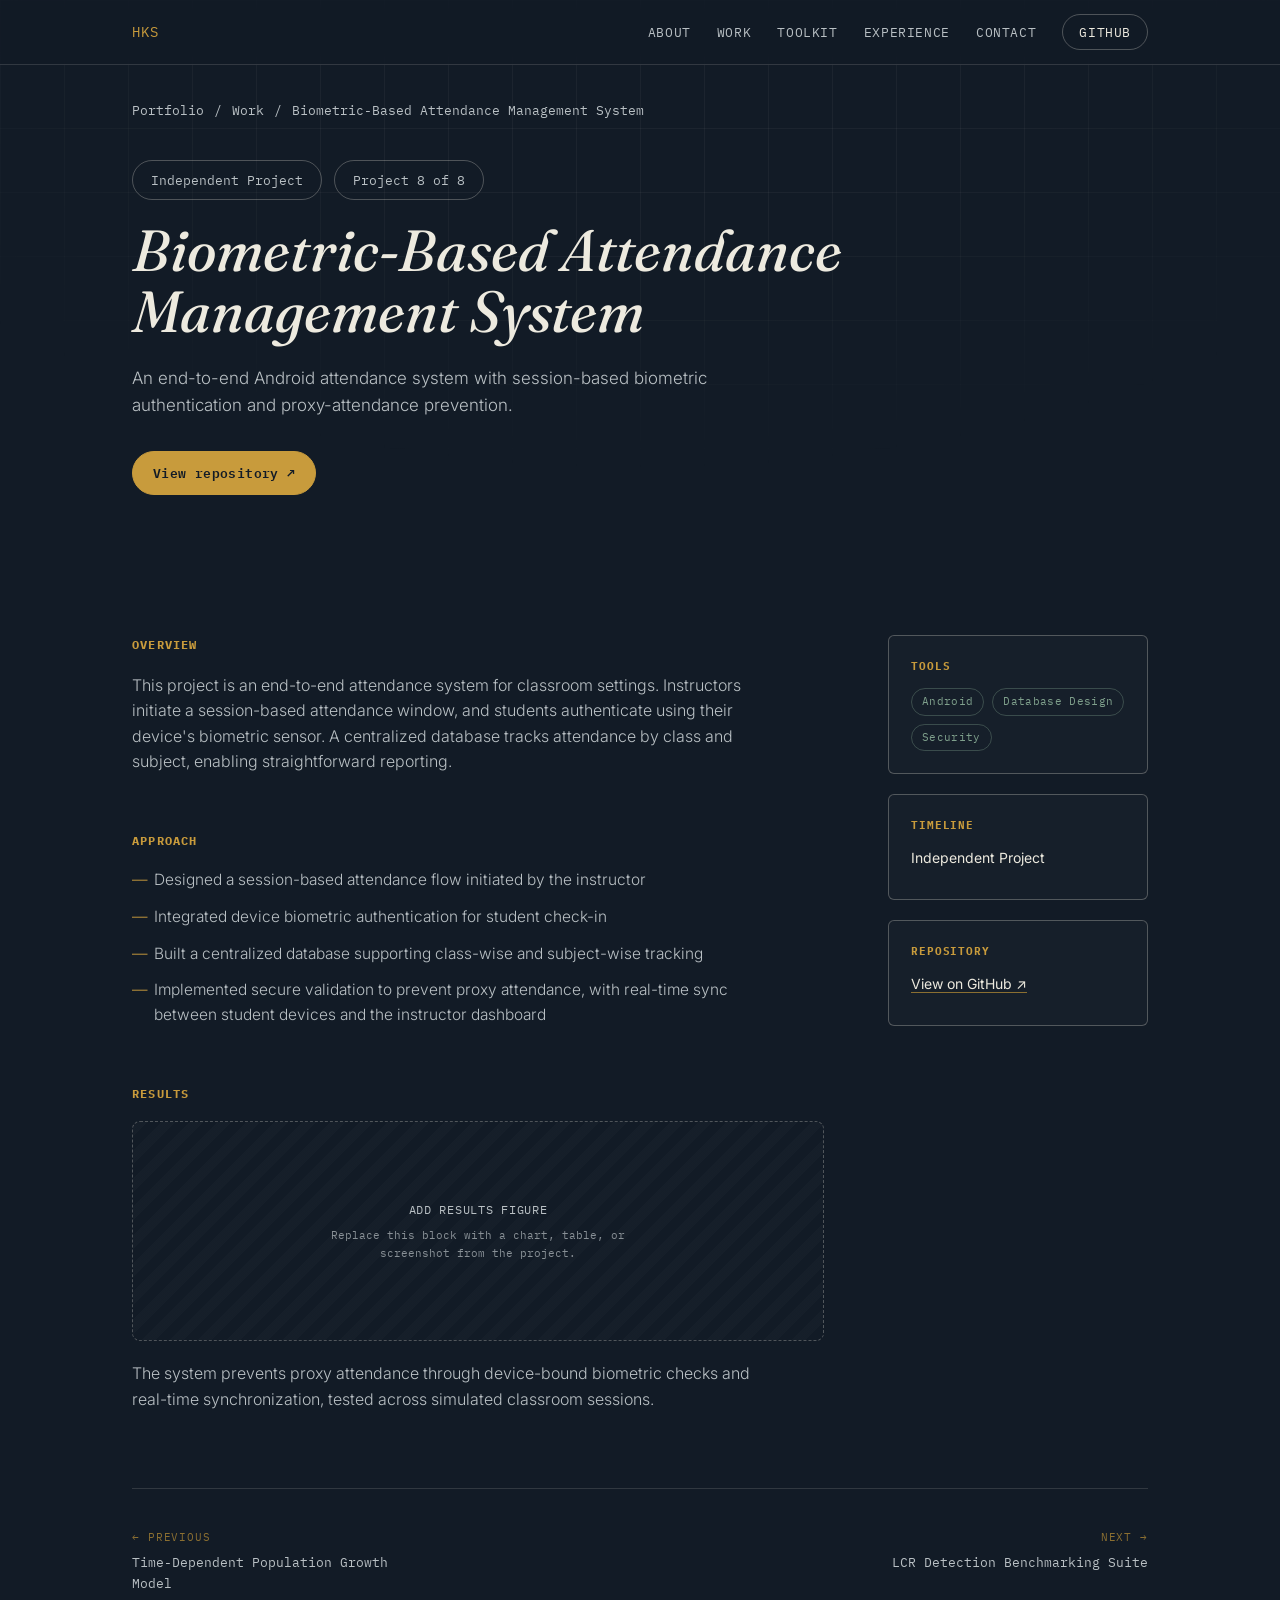
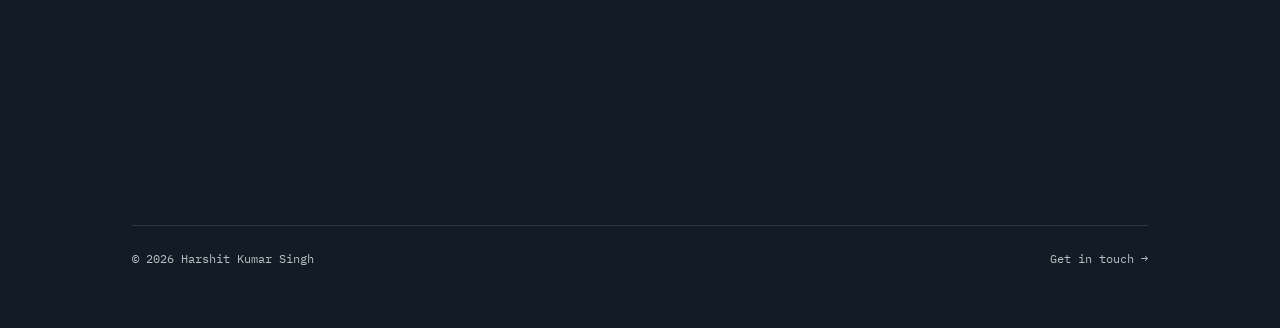
==== projects/biometric-attendance.html @ d7c32eaf "First commit" ====
<!DOCTYPE html>
<html lang="en">
<head>
<meta charset="UTF-8">
<meta name="viewport" content="width=device-width, initial-scale=1.0">
<title>Biometric-Based Attendance Management System — Harshit Kumar Singh</title>
<meta name="description" content="An end-to-end Android attendance system with session-based biometric authentication and proxy-attendance prevention.">
<link rel="preconnect" href="https://fonts.googleapis.com">
<link rel="preconnect" href="https://fonts.gstatic.com" crossorigin>
<link href="https://fonts.googleapis.com/css2?family=Fraunces:ital,opsz,wght@0,9..144,300;0,9..144,450;0,9..144,600;1,9..144,450;1,9..144,600&family=Inter:wght@300;400;500;600&family=IBM+Plex+Mono:wght@400;500&display=swap" rel="stylesheet">
<link rel="stylesheet" href="../styles.css">
</head>
<body>

<div class="texture" aria-hidden="true"></div>

<nav>
  <div class="wrap">
    <a class="mark" href="../index.html">HKS</a>
    <div class="navlinks">
      <a href="../index.html#about">About</a>
      <a href="../index.html#work">Work</a>
      <a href="../index.html#skills">Toolkit</a>
      <a href="../index.html#field">Experience</a>
      <a href="../index.html#contact">Contact</a>
      <a class="nav-cta" data-link="github" target="_blank" rel="noopener">GitHub</a>
    </div>
    <button class="nav-toggle" aria-label="Toggle menu">☰</button>
  </div>
</nav>

<div class="breadcrumb">
  <div class="wrap"><a href="../index.html">Portfolio</a><span>/</span><a href="../index.html#work">Work</a><span>/</span><span>Biometric-Based Attendance Management System</span></div>
</div>

<header class="cs-header">
  <div class="wrap">
    <div class="cs-meta-row reveal">
      <span class="pill static">Independent Project</span>
      <span class="pill static">Project 8 of 8</span>
    </div>
    <h1 class="cs-title reveal">Biometric-Based Attendance Management System</h1>
    <p class="cs-summary reveal">An end-to-end Android attendance system with session-based biometric authentication and proxy-attendance prevention.</p>
    <div class="cs-actions reveal">
      <a class="btn primary" data-link="project:biometric-attendance" target="_blank" rel="noopener">View repository ↗</a>
      
    </div>
  </div>
</header>

<main>
  <div class="wrap">
    <div class="cs-body">
      <div class="cs-main">

        <div class="cs-block reveal">
          <h3>Overview</h3>
          <p>This project is an end-to-end attendance system for classroom settings. Instructors initiate a session-based attendance window, and students authenticate using their device's biometric sensor. A centralized database tracks attendance by class and subject, enabling straightforward reporting.</p>
        </div>

        <div class="cs-block reveal">
          <h3>Approach</h3>
          <ul>
            <li>Designed a session-based attendance flow initiated by the instructor</li>
            <li>Integrated device biometric authentication for student check-in</li>
            <li>Built a centralized database supporting class-wise and subject-wise tracking</li>
            <li>Implemented secure validation to prevent proxy attendance, with real-time sync between student devices and the instructor dashboard</li>
          </ul>
        </div>

        <div class="cs-block reveal">
          <h3>Results</h3>
          <div class="figure">
            <div class="ftitle">Add results figure</div>
            <div class="fnote">Replace this block with a chart, table, or screenshot from the project.</div>
          </div>
          <p>The system prevents proxy attendance through device-bound biometric checks and real-time synchronization, tested across simulated classroom sessions.</p>
        </div>

      </div>

      <aside class="cs-side reveal">
        <div class="side-card">
          <h4>Tools</h4>
          <div class="side-tags"><span class="tag">Android</span><span class="tag">Database Design</span><span class="tag">Security</span></div>
        </div>
        <div class="side-card">
          <h4>Timeline</h4>
          <div class="val">Independent Project</div>
        </div>
        <div class="side-card">
          <h4>Repository</h4>
          <div class="val"><a data-link="project:biometric-attendance" target="_blank" rel="noopener" style="border-bottom:1px solid var(--brass-dim);">View on GitHub ↗</a></div>
        </div>
      </aside>
    </div>

    <div class="cs-nav">
      <a class="prev" href="population-growth-model.html"><span class="dir">← Previous</span>Time-Dependent Population Growth Model</a>
      <a class="next" href="lcr-benchmarking.html"><span class="dir">Next →</span>LCR Detection Benchmarking Suite</a>
    </div>
  </div>
</main>

<footer>
  <div class="wrap">
    <div class="foot-bottom">
      <span>© 2026 Harshit Kumar Singh</span>
      <a href="../index.html#contact">Get in touch →</a>
    </div>
  </div>
</footer>

<script src="../links.js"></script>
<script src="../script.js"></script>
</body>
</html>
---- styles.css ----
/* ============================================================
   Harshit Kumar Singh — Portfolio
   Shared stylesheet
   ============================================================ */

:root{
  --ink:#121B26;
  --paper:#EDEADF;
  --paper-dim:#B9C0C4;
  --brass:#C89B3C;
  --brass-dim:#8B6F31;
  --sage:#7FA08C;
  --line:rgba(237,234,223,0.14);
  --line-strong:rgba(237,234,223,0.28);
  --max:1080px;
  --serif:'Fraunces', serif;
  --sans:'Inter', sans-serif;
  --mono:'IBM Plex Mono', monospace;
}
*{box-sizing:border-box; margin:0; padding:0;}
html{scroll-behavior:smooth;}
body{
  background:var(--ink);
  color:var(--paper);
  font-family:var(--sans);
  line-height:1.6;
  -webkit-font-smoothing:antialiased;
  overflow-x:hidden;
}
::selection{ background:var(--brass); color:var(--ink); }
a{color:inherit; text-decoration:none;}
a:focus-visible, button:focus-visible{ outline:2px solid var(--brass); outline-offset:3px; }
img{max-width:100%; display:block;}

.texture{
  position:fixed; inset:0; pointer-events:none; z-index:0;
  background-image:
    linear-gradient(var(--line) 1px, transparent 1px),
    linear-gradient(90deg, var(--line) 1px, transparent 1px);
  background-size:64px 64px;
  opacity:0.35;
  mask-image: radial-gradient(ellipse 80% 60% at 50% 0%, black 40%, transparent 90%);
}

.wrap{ max-width:var(--max); margin:0 auto; padding:0 32px; position:relative; z-index:1;}

/* ---------- NAV ---------- */
nav{
  position:fixed; top:0; left:0; right:0; z-index:50;
  backdrop-filter: blur(10px);
  background:rgba(18,27,38,0.8);
  border-bottom:1px solid var(--line);
}
nav .wrap{ display:flex; align-items:center; justify-content:space-between; height:64px; }
.mark{ font-family:var(--mono); font-size:14px; letter-spacing:0.06em; color:var(--brass); }
.navlinks{ display:flex; align-items:center; gap:26px; font-family:var(--mono); font-size:12.5px; letter-spacing:0.05em; text-transform:uppercase; color:var(--paper-dim); }
.navlinks a{ transition:color .2s ease; }
.navlinks a:hover{ color:var(--paper); }
.navlinks .nav-cta{ border:1px solid var(--line-strong); border-radius:20px; padding:7px 16px; color:var(--paper); }
.navlinks .nav-cta:hover{ border-color:var(--brass); color:var(--brass); }
.nav-toggle{ display:none; background:none; border:1px solid var(--line-strong); color:var(--paper); width:38px; height:38px; border-radius:4px; font-family:var(--mono); cursor:pointer; }

@media(max-width:760px){
  .navlinks{
    position:fixed; top:64px; left:0; right:0; background:var(--ink); border-bottom:1px solid var(--line);
    flex-direction:column; align-items:flex-start; padding:20px 32px; gap:16px;
    transform:translateY(-140%); transition:transform .25s ease; z-index:49;
  }
  .navlinks.open{ transform:translateY(0); }
  .nav-toggle{ display:block; }
}

/* ---------- SECTION SCAFFOLD ---------- */
section{ padding:120px 0; border-top:1px solid var(--line); position:relative; }
.sec-head{ display:flex; align-items:baseline; gap:18px; margin-bottom:56px; flex-wrap:wrap; }
.sec-index{ font-family:var(--mono); font-size:14px; color:var(--brass); }
.sec-title{ font-family:var(--serif); font-weight:450; font-style:italic; font-size:clamp(28px,4vw,40px); }
.sec-note{ margin-left:auto; font-family:var(--mono); font-size:12px; color:var(--paper-dim); text-transform:uppercase; letter-spacing:0.08em; }

.reveal{ opacity:0; transform:translateY(18px); transition:opacity .6s ease, transform .6s ease; }
.reveal.in{ opacity:1; transform:translateY(0); }
@media (prefers-reduced-motion: reduce){ .reveal{ opacity:1; transform:none; transition:none; } }

/* ---------- HERO ---------- */
header.hero{ position:relative; min-height:100vh; display:flex; flex-direction:column; justify-content:center; padding-top:64px; }
.hero-svg{ position:absolute; inset:0; width:100%; height:100%; z-index:0; opacity:0.55; }
.hero-svg path{ fill:none; stroke:var(--brass); stroke-width:1.4; stroke-linecap:round; stroke-dasharray:2000; stroke-dashoffset:2000; animation: draw 3.2s ease-out forwards .3s; }
.hero-svg path.dim{ stroke:var(--sage); opacity:0.55; animation-delay:.7s; }
@keyframes draw{ to{ stroke-dashoffset:0; } }
@media (prefers-reduced-motion: reduce){ .hero-svg path{ animation:none; stroke-dashoffset:0; } }

.eyebrow{ font-family:var(--mono); font-size:12.5px; letter-spacing:0.1em; text-transform:uppercase; color:var(--brass); margin-bottom:22px; display:flex; align-items:center; gap:10px; }
.eyebrow::before{ content:''; width:26px; height:1px; background:var(--brass-dim); display:inline-block; }

h1.name{ font-family:var(--serif); font-weight:450; font-style:italic; font-size:clamp(40px, 7.5vw, 84px); line-height:1.04; letter-spacing:-0.01em; max-width:820px; }
.hero-sub{ margin-top:24px; max-width:580px; font-size:17.5px; color:var(--paper-dim); font-weight:300; }
.hero-sub strong{ color:var(--paper); font-weight:500; }
.hero-meta{ margin-top:40px; display:flex; flex-wrap:wrap; gap:14px; }
.pill{
  font-family:var(--mono); font-size:12.5px; color:var(--paper);
  border:1px solid var(--line-strong); border-radius:22px; padding:9px 18px;
  transition:all .2s ease; display:inline-flex; align-items:center; gap:6px;
}
.pill:hover{ border-color:var(--brass); color:var(--brass); background:rgba(200,155,60,0.06); }
.pill.static{ cursor:default; color:var(--paper-dim); }
.pill.static:hover{ border-color:var(--line-strong); color:var(--paper-dim); background:none; }

.scroll-cue{ position:absolute; bottom:36px; left:32px; font-family:var(--mono); font-size:11.5px; color:var(--paper-dim); letter-spacing:0.08em; display:flex; align-items:center; gap:8px; }
.scroll-cue .bar{ width:1px; height:34px; background:linear-gradient(var(--brass), transparent); }

/* ---------- ABOUT ---------- */
.about-grid{ display:grid; grid-template-columns:1.3fr 1fr; gap:64px; }
.about-bio p{ font-size:16.5px; color:var(--paper-dim); font-weight:300; margin-bottom:18px; max-width:560px;}
.about-bio p strong{ color:var(--paper); font-weight:500; }
.edu-card{ border:1px solid var(--line-strong); border-radius:6px; padding:22px 24px; margin-bottom:16px; background:rgba(237,234,223,0.02); }
.edu-card .school{ font-family:var(--serif); font-size:18px; font-style:italic; margin-bottom:6px;}
.edu-card .degree{ font-size:14px; color:var(--paper-dim); margin-bottom:10px; }
.edu-card .meta{ font-family:var(--mono); font-size:12px; color:var(--brass); display:flex; justify-content:space-between; }

/* ---------- PROJECT CARDS (overview grid) ---------- */
.project-grid{ display:grid; grid-template-columns:repeat(auto-fill, minmax(300px,1fr)); gap:1px; background:var(--line); border:1px solid var(--line); }
.project-card{
  background:var(--ink); padding:30px 28px; display:flex; flex-direction:column; gap:14px;
  transition:background .25s ease, transform .25s ease; position:relative;
}
.project-card:hover{ background:rgba(200,155,60,0.045); }
.pc-top{ display:flex; justify-content:space-between; align-items:flex-start; font-family:var(--mono); font-size:11.5px; color:var(--brass); }
.pc-thumb{
  height:120px; border:1px dashed var(--line-strong); border-radius:6px;
  display:flex; align-items:center; justify-content:center;
  font-family:var(--mono); font-size:11px; color:var(--paper-dim); text-transform:uppercase; letter-spacing:0.06em;
  background:
    repeating-linear-gradient(135deg, rgba(237,234,223,0.02) 0 10px, transparent 10px 20px);
}
.pc-title{ font-family:var(--serif); font-size:20px; font-weight:500; }
.pc-desc{ font-size:14px; color:var(--paper-dim); font-weight:300; flex-grow:1; }
.tags{ display:flex; flex-wrap:wrap; gap:8px; }
.tag{ font-family:var(--mono); font-size:11px; letter-spacing:0.03em; color:var(--sage); border:1px solid rgba(127,160,140,0.35); padding:4px 10px; border-radius:20px; }
.pc-link{ font-family:var(--mono); font-size:12px; color:var(--paper); border-top:1px solid var(--line); padding-top:14px; margin-top:4px; display:flex; justify-content:space-between; align-items:center; }
.project-card:hover .pc-link{ color:var(--brass); }
.card-anchor{ position:absolute; inset:0; }

/* ---------- SKILLS ---------- */
.skills-grid{ display:grid; grid-template-columns:repeat(auto-fit,minmax(230px,1fr)); gap:1px; background:var(--line); border:1px solid var(--line); }
.skill-cell{ background:var(--ink); padding:26px 24px; }
.skill-cell h4{ font-family:var(--mono); font-size:11.5px; letter-spacing:0.1em; text-transform:uppercase; color:var(--brass); margin-bottom:14px; }
.skill-cell p{ font-size:14.5px; color:var(--paper-dim); font-weight:300; line-height:1.7; }

/* ---------- CERTIFICATES ---------- */
.cert-list{ display:grid; grid-template-columns:repeat(auto-fit,minmax(300px,1fr)); gap:0 48px; }
.cert-row{ display:flex; justify-content:space-between; gap:16px; padding:14px 0; border-bottom:1px solid var(--line); font-size:14.5px; }
.cert-row .cname{ color:var(--paper); font-weight:400; }
.cert-row .cdate{ font-family:var(--mono); font-size:12px; color:var(--paper-dim); white-space:nowrap; }

/* ---------- FIELD WORK ---------- */
.field{ display:grid; grid-template-columns:160px 1fr; gap:32px; padding:26px 0; border-top:1px solid var(--line); }
.field:first-child{ border-top:1px solid var(--line-strong); }
.field-time{ font-family:var(--mono); font-size:12.5px; color:var(--brass); }
.field-role{ font-family:var(--serif); font-size:19px; font-style:italic; margin-bottom:6px; }
.field-org{ font-size:13.5px; color:var(--sage); font-family:var(--mono); margin-bottom:10px; }
.field-desc{ color:var(--paper-dim); font-size:15px; font-weight:300; max-width:600px; }

/* ---------- FOOTER ---------- */
footer{ padding:110px 0 60px; }
.contact-inner{ display:flex; flex-direction:column; align-items:flex-start; gap:26px; }
.contact-title{ font-family:var(--serif); font-style:italic; font-weight:450; font-size:clamp(30px,5.5vw,50px); max-width:640px; }
.contact-links{ display:flex; flex-wrap:wrap; gap:14px; margin-top:8px; }
.foot-bottom{ margin-top:80px; display:flex; justify-content:space-between; flex-wrap:wrap; gap:12px; font-family:var(--mono); font-size:11.5px; color:var(--paper-dim); border-top:1px solid var(--line); padding-top:24px; }

/* ============================================================
   PROJECT / CASE-STUDY PAGE
   ============================================================ */
.breadcrumb{ padding:100px 0 0; }
.breadcrumb .wrap{ display:flex; align-items:center; gap:10px; font-family:var(--mono); font-size:12.5px; color:var(--paper-dim); }
.breadcrumb a{ color:var(--paper-dim); transition:color .2s; }
.breadcrumb a:hover{ color:var(--brass); }

.cs-header{ padding:40px 0 70px; border-top:none; }
.cs-meta-row{ display:flex; flex-wrap:wrap; gap:12px; margin-bottom:20px; }
.cs-title{ font-family:var(--serif); font-weight:450; font-style:italic; font-size:clamp(32px,6vw,58px); max-width:820px; line-height:1.06; margin-bottom:22px; }
.cs-summary{ font-size:17px; color:var(--paper-dim); font-weight:300; max-width:640px; margin-bottom:32px; }
.cs-actions{ display:flex; flex-wrap:wrap; gap:12px; }
.btn{
  font-family:var(--mono); font-size:12.5px; letter-spacing:0.03em; padding:11px 20px; border-radius:22px;
  border:1px solid var(--line-strong); transition:all .2s ease; display:inline-flex; align-items:center; gap:8px;
}
.btn.primary{ background:var(--brass); color:var(--ink); border-color:var(--brass); font-weight:600; }
.btn.primary:hover{ background:#d9ab4b; }
.btn.ghost:hover{ border-color:var(--brass); color:var(--brass); background:rgba(200,155,60,0.06); }

.cs-body{ display:grid; grid-template-columns:1fr 260px; gap:64px; padding-top:70px; }
.cs-block{ margin-bottom:56px; }
.cs-block h3{ font-family:var(--mono); font-size:12px; letter-spacing:0.1em; text-transform:uppercase; color:var(--brass); margin-bottom:18px; }
.cs-block p{ color:var(--paper-dim); font-weight:300; font-size:16px; max-width:620px; margin-bottom:14px; }
.cs-block ul{ list-style:none; }
.cs-block ul li{ position:relative; padding-left:22px; color:var(--paper-dim); font-weight:300; font-size:15.5px; margin-bottom:12px; max-width:600px; }
.cs-block ul li::before{ content:'—'; position:absolute; left:0; color:var(--brass); }

.figure{
  border:1px dashed var(--line-strong); border-radius:8px; padding:40px 24px;
  display:flex; flex-direction:column; align-items:center; justify-content:center; gap:8px; text-align:center;
  background: repeating-linear-gradient(135deg, rgba(237,234,223,0.02) 0 10px, transparent 10px 20px);
  margin-bottom:20px; min-height:220px;
}
.figure .ftitle{ font-family:var(--mono); font-size:12px; color:var(--paper-dim); text-transform:uppercase; letter-spacing:0.06em; }
.figure .fnote{ font-family:var(--mono); font-size:11px; color:var(--paper-dim); opacity:.7; max-width:320px; }

.cs-side{ }
.side-card{ border:1px solid var(--line-strong); border-radius:6px; padding:22px; margin-bottom:20px; background:rgba(237,234,223,0.02); }
.side-card h4{ font-family:var(--mono); font-size:11px; letter-spacing:0.08em; text-transform:uppercase; color:var(--brass); margin-bottom:12px; }
.side-card .val{ font-size:14px; color:var(--paper); margin-bottom:8px; }
.side-tags{ display:flex; flex-wrap:wrap; gap:8px; }

.cs-nav{ display:flex; justify-content:space-between; border-top:1px solid var(--line); padding:40px 0; margin-top:20px; font-family:var(--mono); font-size:13px; }
.cs-nav a{ display:flex; flex-direction:column; gap:6px; max-width:280px; color:var(--paper-dim); transition:color .2s; }
.cs-nav a:hover{ color:var(--brass); }
.cs-nav a span.dir{ font-size:11px; text-transform:uppercase; letter-spacing:0.08em; color:var(--brass-dim); }
.cs-nav a.next{ text-align:right; align-items:flex-end; }

@media(max-width:900px){
  .cs-body{ grid-template-columns:1fr; }
}
@media (max-width:760px){
  .about-grid{ grid-template-columns:1fr; }
  .field{ grid-template-columns:1fr; }
  section{ padding:80px 0; }
  .cs-nav{ flex-direction:column; gap:24px; }
  .cs-nav a.next{ text-align:left; align-items:flex-start; }
}
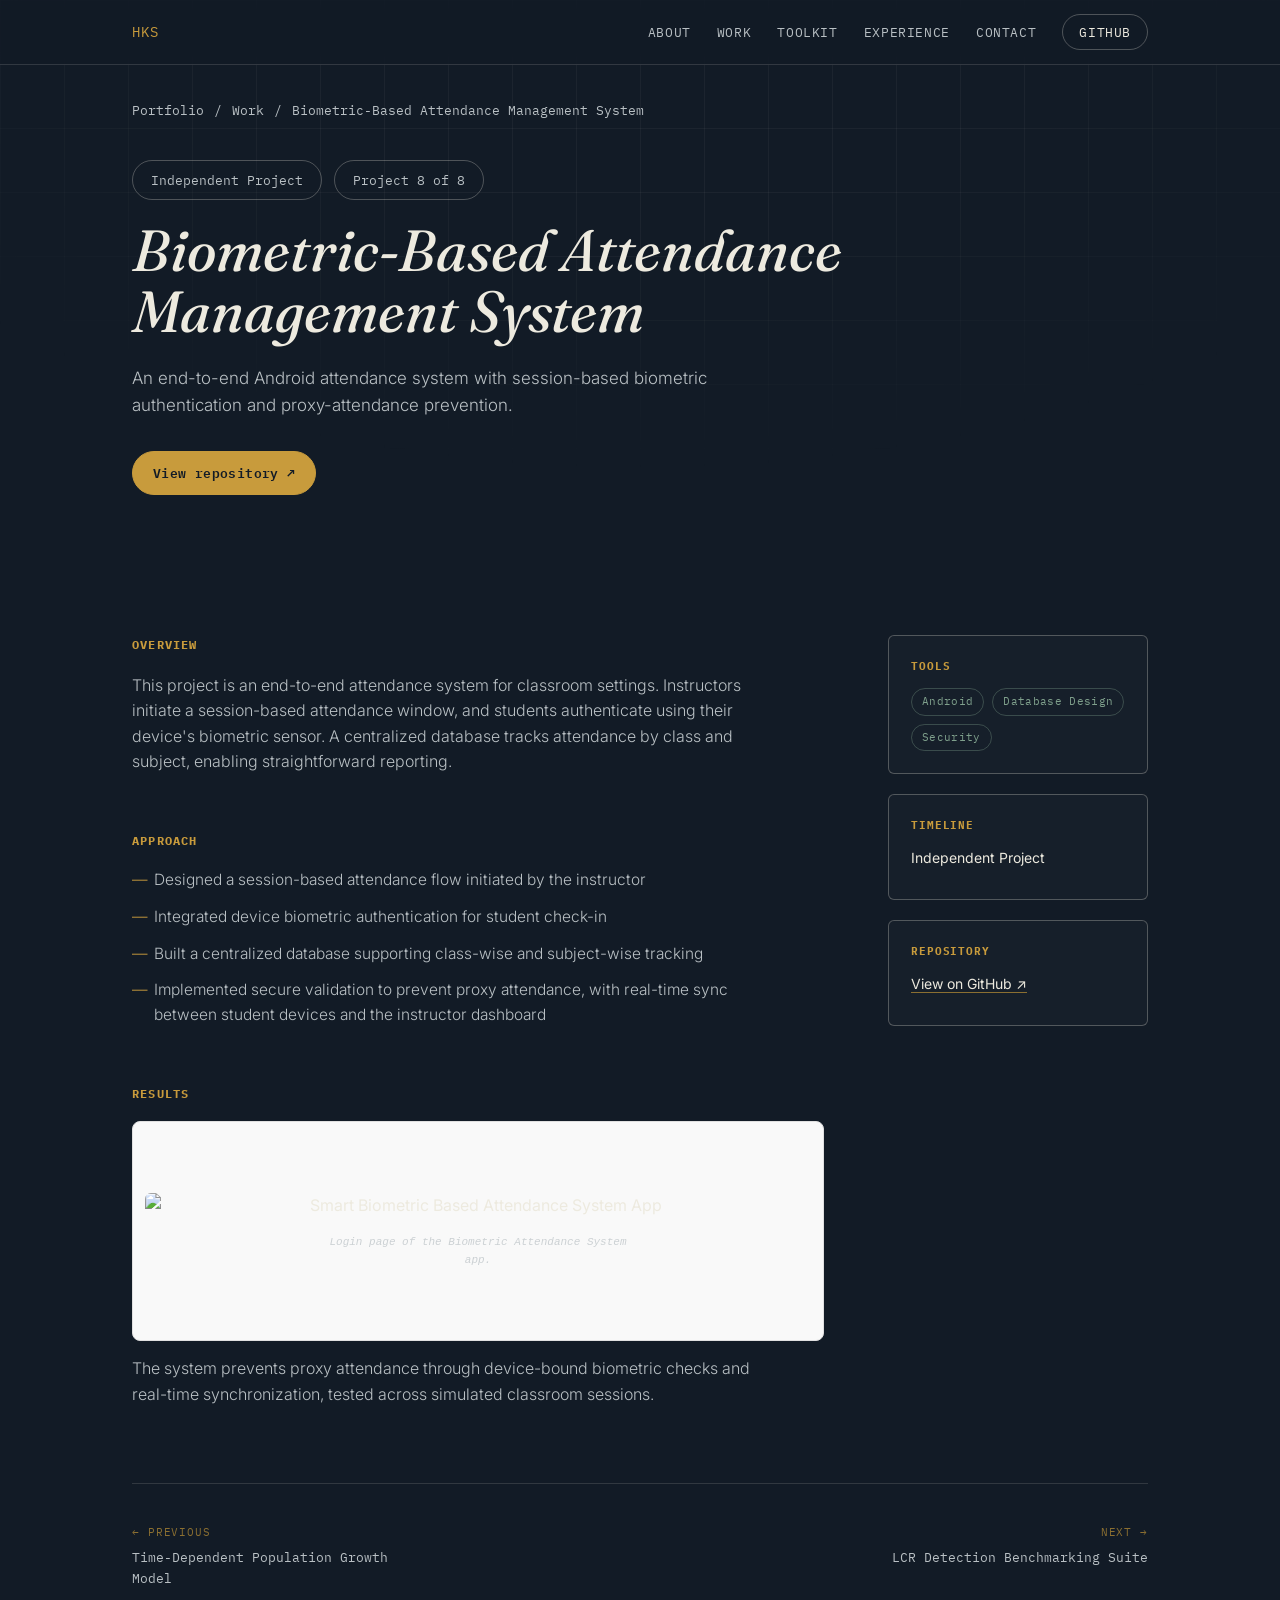
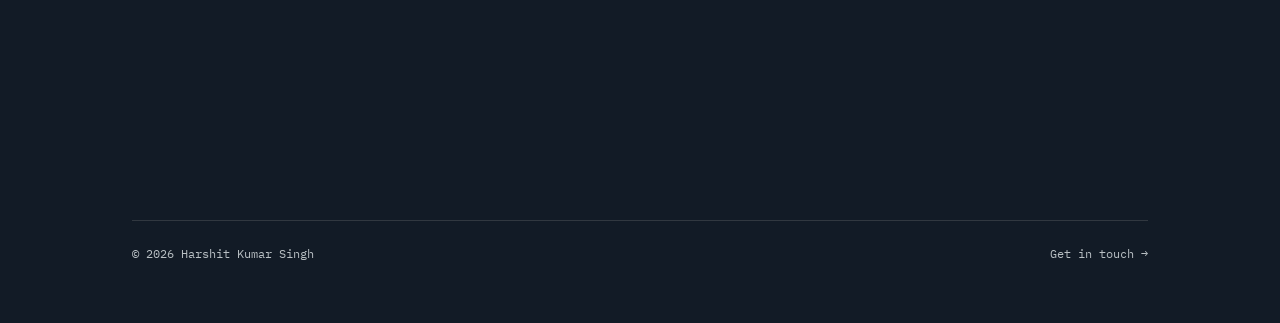
==== commit a51be91c: "add relevant pictures for projects" ====
--- a/projects/biometric-attendance.html
+++ b/projects/biometric-attendance.html
@@ -71,8 +71,8 @@
         <div class="cs-block reveal">
           <h3>Results</h3>
           <div class="figure">
-            <div class="ftitle">Add results figure</div>
-            <div class="fnote">Replace this block with a chart, table, or screenshot from the project.</div>
+            <img src="projects\images\Biometricattendance.png" alt="Smart Biometric Based Attendance System App " class="responsive-img">
+            <div class="fnote">Login page of the Biometric Attendance System app.</div>
           </div>
           <p>The system prevents proxy attendance through device-bound biometric checks and real-time synchronization, tested across simulated classroom sessions.</p>
         </div>
--- a/styles.css
+++ b/styles.css
@@ -227,3 +227,32 @@
   .cs-nav{ flex-direction:column; gap:24px; }
   .cs-nav a.next{ text-align:left; align-items:flex-start; }
 }
+/* ==========================================================
+   PORTFOLIO : FIGURES & IMAGES
+   ========================================================== */
+
+/* Keeps the image responsive and crisp */
+.responsive-img {
+  width: 100%;
+  max-width: 100%;
+  height: auto;
+  display: block;
+  border-radius: 6px; 
+  margin-bottom: 8px; 
+}
+
+/* Optional styling to make the figure wrapper look clean */
+.figure {
+  background: #f9f9f9;
+  border: 1px solid #e0e0e0;
+  padding: 12px;
+  border-radius: 8px;
+  margin: 15px 0;
+}
+
+.fnote {
+  font-size: 0.85rem;
+  color: #666;
+  text-align: center;
+  font-style: italic;
+}
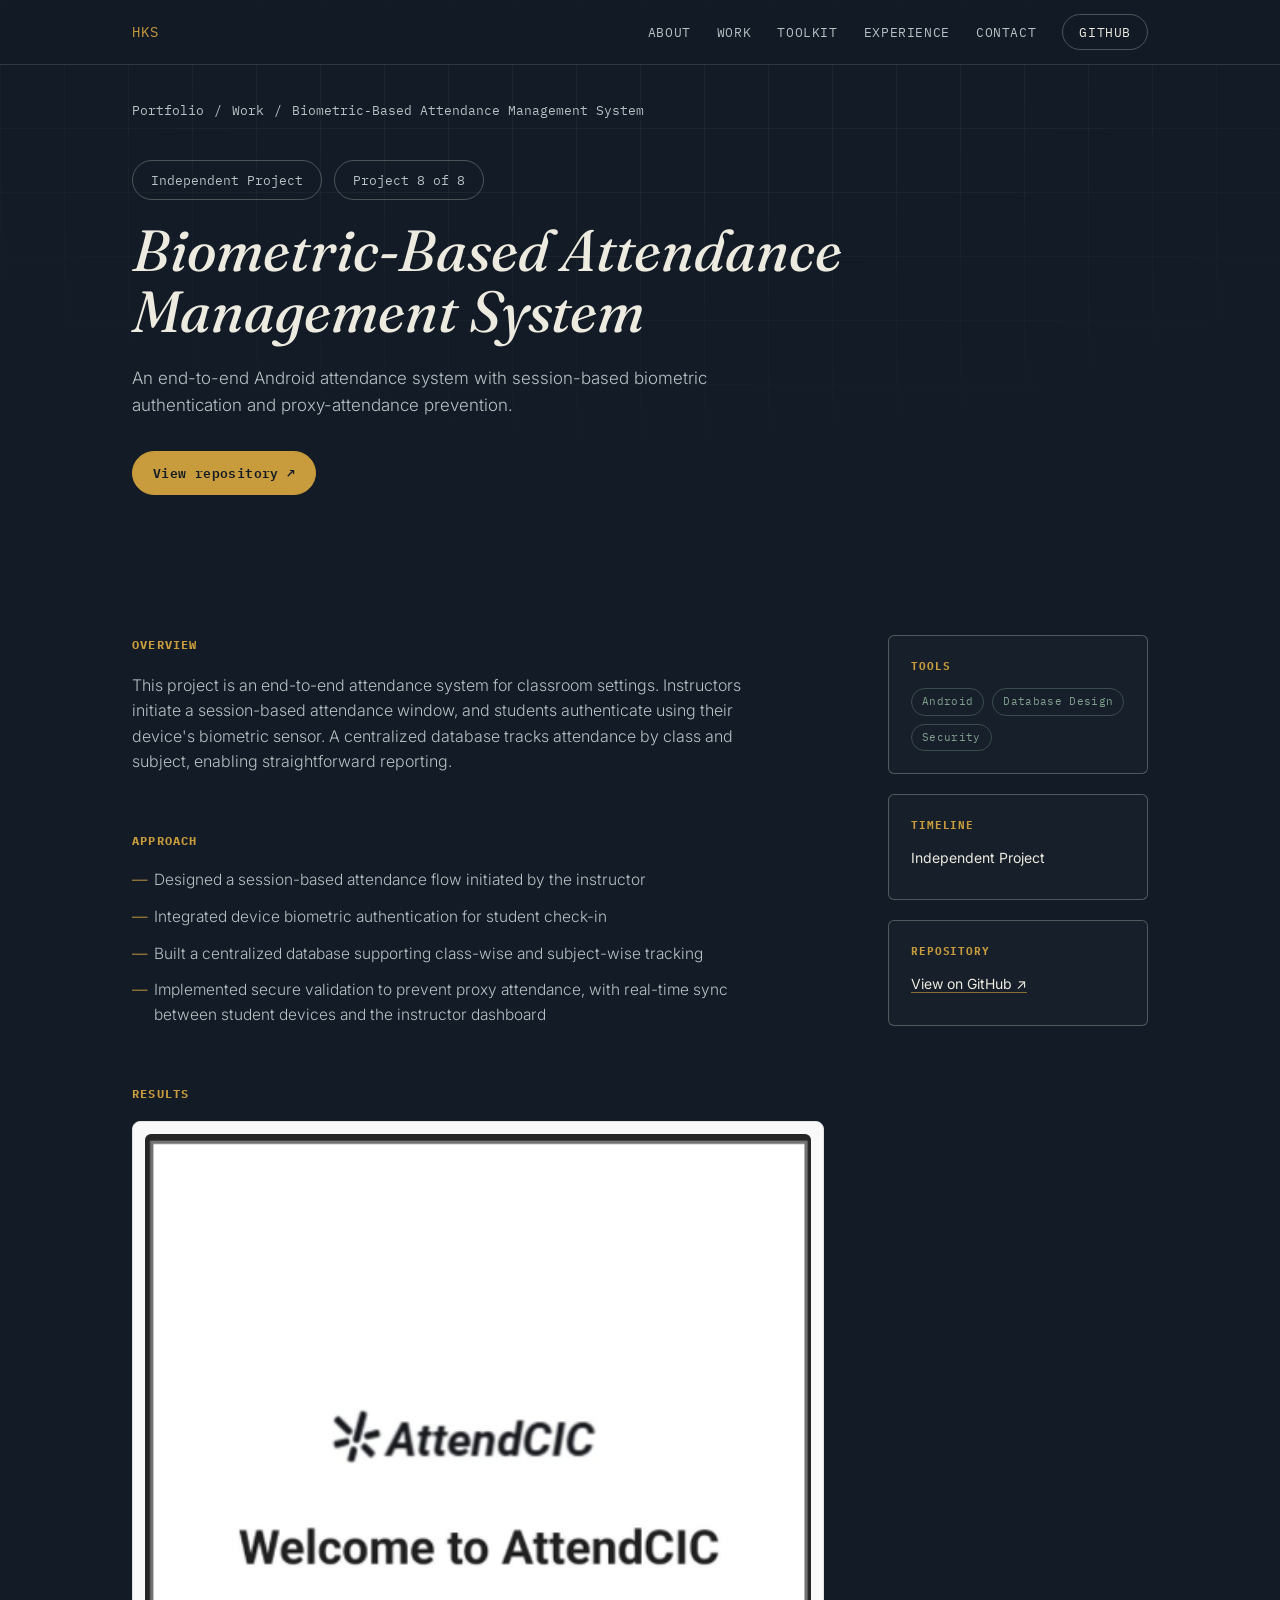
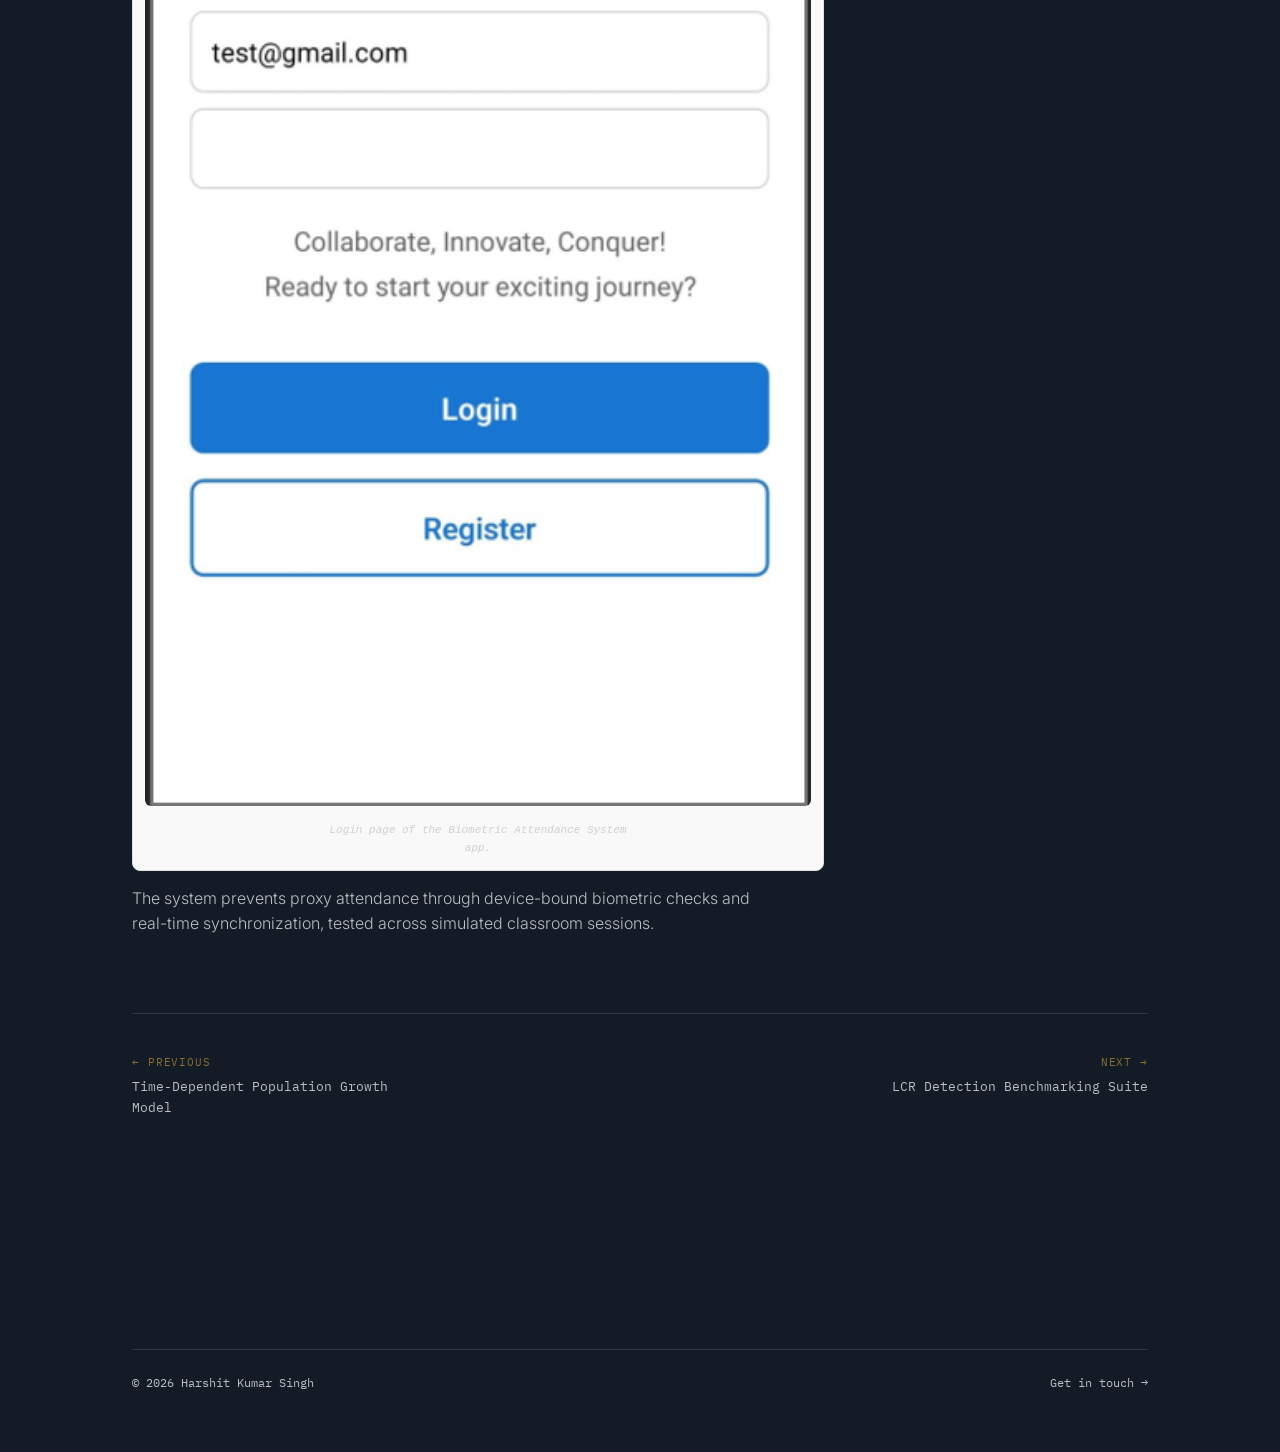
==== commit bf638449: "3rd commit" ====
--- a/projects/biometric-attendance.html
+++ b/projects/biometric-attendance.html
@@ -71,7 +71,7 @@
         <div class="cs-block reveal">
           <h3>Results</h3>
           <div class="figure">
-            <img src="projects\images\Biometricattendance.png" alt="Smart Biometric Based Attendance System App " class="responsive-img">
+            <img src="images/Biometricattendance.png" alt="Smart Biometric Based Attendance System App " class="responsive-img">
             <div class="fnote">Login page of the Biometric Attendance System app.</div>
           </div>
           <p>The system prevents proxy attendance through device-bound biometric checks and real-time synchronization, tested across simulated classroom sessions.</p>
